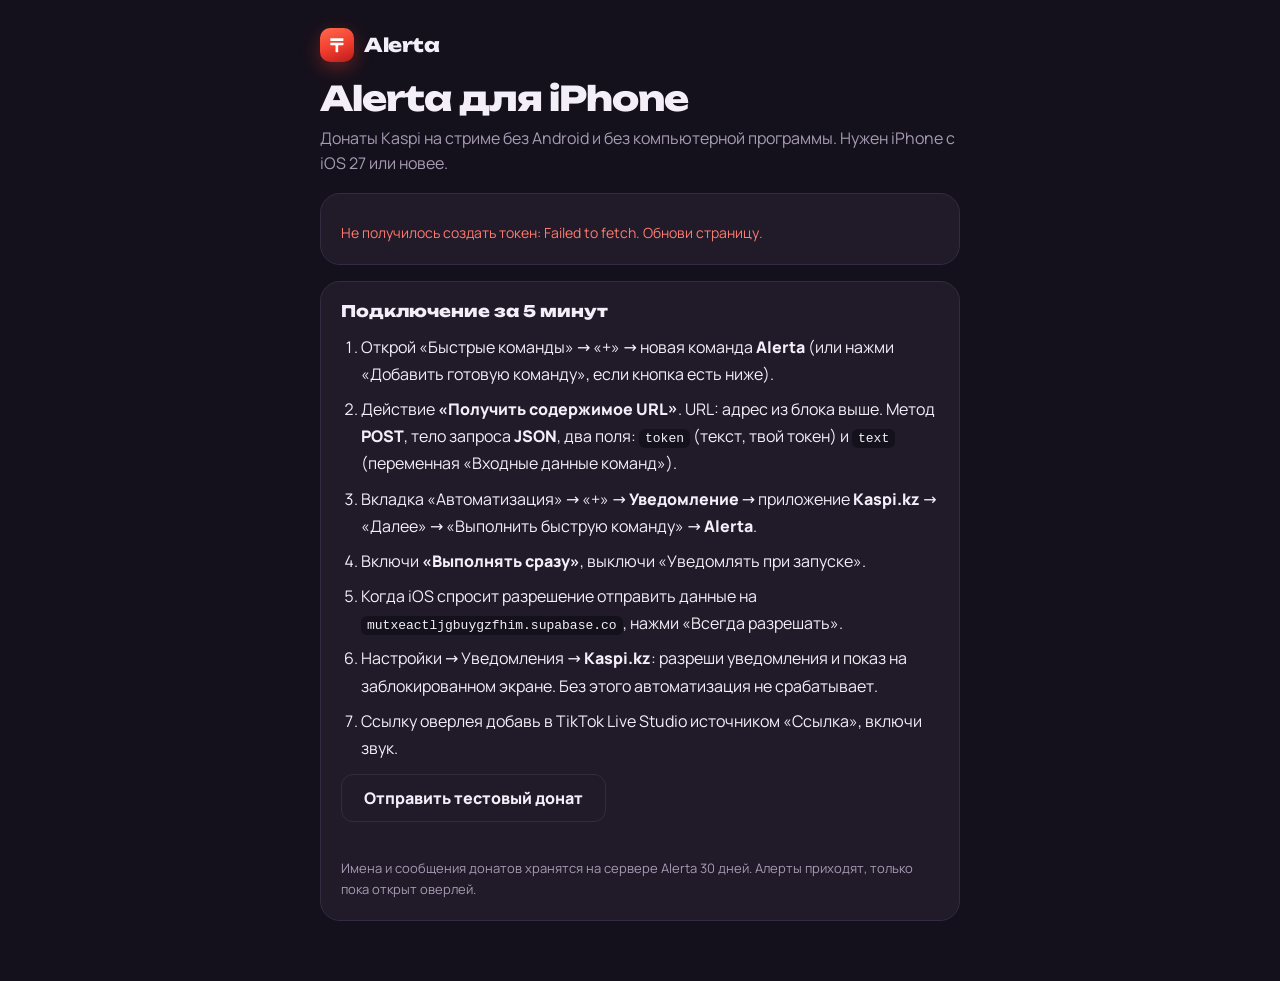
==== ios/index.html @ 17d81634 "iPhone" ====
<!doctype html>
<html lang="ru"><head><meta charset="utf-8"><meta name="viewport" content="width=device-width,initial-scale=1">
<title>Alerta для iPhone</title>
<link rel="icon" href="../assets/icon.svg"><link rel="stylesheet" href="../assets/site.css">
<style>
.page{width:min(640px,100% - 32px);margin:0 auto;padding:28px 0 60px}
.card{background:var(--surface);border:1px solid var(--line);border-radius:20px;padding:20px;margin-top:16px}
h1{font:800 clamp(26px,6vw,34px)/1.1 var(--display);margin:18px 0 8px;letter-spacing:-.03em}
h2{font:800 16px/1.2 var(--display);margin:0 0 12px}
.lbl{color:var(--muted);font-weight:700;font-size:13px;margin-bottom:6px}
.val{display:flex;gap:8px}.val input{flex:1;min-width:0;background:var(--night);border:1px solid var(--line);border-radius:12px;color:var(--text);padding:13px;font:600 14px ui-monospace,Consolas,monospace}
.warn{margin-top:10px;padding:12px 14px;border-radius:12px;background:rgba(245,197,66,.1);border:1px solid rgba(245,197,66,.35);font-size:14px}
ol{padding-left:20px;margin:0;line-height:1.7} li{margin-bottom:8px} code{background:var(--night);padding:2px 6px;border-radius:6px;font-size:13px;overflow-wrap:anywhere}
.row{display:flex;gap:8px;flex-wrap:wrap;margin-top:12px}.err{color:#ff7b70;font-size:14px;margin-top:8px;min-height:18px}
.small{color:var(--muted);font-size:13px;margin-top:10px}
</style></head><body>
<div class="page">
  <a class="logo" href="../"><span class="tile"><svg viewBox="0 0 24 24" fill="#fff"><rect x="4" y="4" width="16" height="3.2" rx=".6"/><rect x="4" y="9.4" width="16" height="3.2" rx=".6"/><rect x="10.4" y="12" width="3.2" height="9" rx=".6"/></svg></span>Alerta</a>
  <h1>Alerta для iPhone</h1>
  <div style="color:var(--muted)">Донаты Kaspi на стриме без Android и без компьютерной программы. Нужен iPhone с iOS 27 или новее.</div>

  <div class="card" id="mine"><div class="small">Создаю твой токен…</div></div>

  <div class="card">
    <h2>Подключение за 5 минут</h2>
    <ol>
      <li>Открой «Быстрые команды» → «+» → новая команда <b>Alerta</b> (или нажми «Добавить готовую команду», если кнопка есть ниже).</li>
      <li>Действие <b>«Получить содержимое URL»</b>. URL: адрес из блока выше. Метод <b>POST</b>, тело запроса <b>JSON</b>, два поля: <code>token</code> (текст, твой токен) и <code>text</code> (переменная «Входные данные команд»).</li>
      <li>Вкладка «Автоматизация» → «+» → <b>Уведомление</b> → приложение <b>Kaspi.kz</b> → «Далее» → «Выполнить быструю команду» → <b>Alerta</b>.</li>
      <li>Включи <b>«Выполнять сразу»</b>, выключи «Уведомлять при запуске».</li>
      <li>Когда iOS спросит разрешение отправить данные на <code>mutxeactljgbuygzfhim.supabase.co</code>, нажми «Всегда разрешать».</li>
      <li>Настройки → Уведомления → <b>Kaspi.kz</b>: разреши уведомления и показ на заблокированном экране. Без этого автоматизация не срабатывает.</li>
      <li>Ссылку оверлея добавь в TikTok Live Studio источником «Ссылка», включи звук.</li>
    </ol>
    <div class="row" id="scRow" style="display:none"><a class="btn btn-red" id="sc" href="#">Добавить готовую команду</a></div>
    <div class="row"><button class="btn btn-ghost" id="test">Отправить тестовый донат</button></div>
    <div class="err" id="testRes"></div>
    <div class="small">Имена и сообщения донатов хранятся на сервере Alerta 30 дней. Алерты приходят, только пока открыт оверлей.</div>
  </div>
</div>

<script>
const FN = 'https://mutxeactljgbuygzfhim.supabase.co/functions/v1';
const SHORTCUT_URL = '';   // вставь iCloud-ссылку на команду, кнопка появится сама
const LS = 'alerta_ios';
const $ = id => document.getElementById(id);
const call = (fn, body) => fetch(`${FN}/${fn}`, { method: 'POST', headers: { 'Content-Type': 'application/json' }, body: JSON.stringify(body || {}) })
  .then(async r => { const j = await r.json().catch(() => ({})); if (!r.ok) throw new Error(j.message || j.error || 'ошибка ' + r.status); return j; });
const ovl = k => new URL('../o/?k=' + k, location.href).href;
const esc = s => String(s).replace(/[&<>"]/g, c => ({ '&': '&amp;', '<': '&lt;', '>': '&gt;', '"': '&quot;' }[c]));
let me = null; try { me = JSON.parse(localStorage.getItem(LS) || 'null'); } catch (_) {}

window.copy = (id, b) => {
  const el = $(id); el.select(); el.setSelectionRange(0, 99999);
  (navigator.clipboard ? navigator.clipboard.writeText(el.value) : Promise.reject()).catch(() => document.execCommand('copy'));
  const o = b.textContent; b.textContent = 'Скопировано'; setTimeout(() => b.textContent = o, 1500);
};

function render() {
  $('mine').innerHTML = `
    <h2>Твои данные</h2>
    <div class="lbl">Секретный токен (вставляется в команду на iPhone)</div>
    <div class="val"><input id="t1" readonly value="${esc(me.ingest_token)}"><button class="btn btn-red" onclick="copy('t1',this)">Копировать</button></div>
    <div class="warn"><b>Сохрани токен в заметки.</b> Если потеряешь, восстановить его нельзя. Не показывай токен никому: с ним можно слать алерты на твой стрим. Открывай эту страницу на том же устройстве, иначе получишь новый токен.</div>
    <div class="lbl" style="margin-top:16px">Адрес для команды</div>
    <div class="val"><input id="t2" readonly value="${FN}/smart-worker"><button class="btn btn-ghost" onclick="copy('t2',this)">Копировать</button></div>
    <div class="lbl" style="margin-top:16px">Ссылка оверлея для TikTok Live Studio</div>
    <div class="val"><input id="t3" readonly value="${esc(ovl(me.overlay_key))}"><button class="btn btn-ghost" onclick="copy('t3',this)">Копировать</button></div>
    <div class="lbl" style="margin-top:16px">Уже есть токен? Восстановить</div>
    <div class="val"><input id="rt" placeholder="ak_…"><button class="btn btn-ghost" id="rb">Восстановить</button></div>
    <div class="err" id="rerr"></div>`;
  $('rb').onclick = async () => {
    $('rerr').textContent = '';
    try { me = await call('new-streamer', { ingest_token: $('rt').value.trim() }); localStorage.setItem(LS, JSON.stringify(me)); render(); }
    catch (e) { $('rerr').textContent = e.message === 'not_found' ? 'Такого токена нет' : e.message === 'bad_token' ? 'Токен выглядит неправильно' : e.message; }
  };
}
(async () => {
  try { if (!me) { me = await call('new-streamer'); localStorage.setItem(LS, JSON.stringify(me)); } render(); }
  catch (e) { $('mine').innerHTML = `<div class="err">Не получилось создать токен: ${esc(e.message)}. Обнови страницу.</div>`; }
})();

$('test').onclick = async () => {
  if (!me) return;
  $('testRes').style.color = ''; $('testRes').textContent = 'Отправляю…';
  try {
    const amt = 1000 + Math.floor(Math.random() * 900);
    const r = await call('smart-worker', { token: me.ingest_token, text: `Kaspi Gold Пополнение: ${amt} ₸ Тест Т.` });
    $('testRes').textContent = r.skipped ? 'Пропущено: ' + r.skipped
      : r.overlay ? 'Отправлено. Алерт должен появиться в оверлее.' : 'Донат записан, но оверлей его не получил. Проверь Realtime в Supabase.';
  } catch (e) { $('testRes').style.color = '#ff7b70'; $('testRes').textContent = 'Ошибка: ' + e.message; }
};
if (SHORTCUT_URL) { $('sc').href = SHORTCUT_URL; $('scRow').style.display = 'flex'; }
</script></body></html>
---- assets/site.css ----
@import url("fonts/fonts.css");
:root {
  --night: #15111c; --surface: #201a29; --surface2: #2a2234; --line: #342b40;
  --text: #f3eef7; --muted: #a69bb3; --red: #ef3b2d; --red2: #c9271c; --gold: #f5c542; --ok: #4ade80;
  --display: "Unbounded", "Manrope", system-ui, sans-serif; --body: "Manrope", system-ui, -apple-system, "Segoe UI", sans-serif;
  --r: 14px;
}
* { box-sizing: border-box; }
html { -webkit-text-size-adjust: 100%; }
body { margin: 0; background: var(--night); color: var(--text); font: 500 16px/1.6 var(--body); -webkit-font-smoothing: antialiased; }
a { color: inherit; }
img, video { max-width: 100%; display: block; }
:focus-visible { outline: 2px solid var(--gold); outline-offset: 3px; border-radius: 6px; }
.wrap { width: min(1160px, 100% - 40px); margin: 0 auto; }

.logo { display: inline-flex; align-items: center; gap: 10px; font: 800 19px/1 var(--display); letter-spacing: -.02em; text-decoration: none; }
.tile { width: 34px; height: 34px; border-radius: 10px; flex: none; display: grid; place-items: center;
  background: linear-gradient(160deg, #ff6a4d, var(--red) 55%, #b91c1c); box-shadow: 0 6px 18px rgba(239,59,45,.35); }
.tile svg { width: 58%; height: 58%; }

.btn { display: inline-flex; align-items: center; gap: 10px; padding: 15px 22px; border-radius: 12px; font: 800 16px/1 var(--body);
  text-decoration: none; border: 1px solid transparent; cursor: pointer; transition: transform .15s, background .15s, border-color .15s; }
.btn:active { transform: translateY(1px); }
.btn svg { width: 20px; height: 20px; flex: none; }
.btn-red { background: var(--red); color: #fff; box-shadow: 0 10px 30px -8px rgba(239,59,45,.6); }
.btn-red:hover { background: #ff4a3b; }
.btn-ghost { background: transparent; color: var(--text); border-color: var(--line); }
.btn-ghost:hover { border-color: var(--muted); }
.money { color: var(--gold); font-variant-numeric: tabular-nums; }
@media (prefers-reduced-motion: reduce) { *, *::before, *::after { animation: none !important; transition: none !important; } }
.faq p a { color: inherit; text-decoration: underline; text-underline-offset: 3px; }
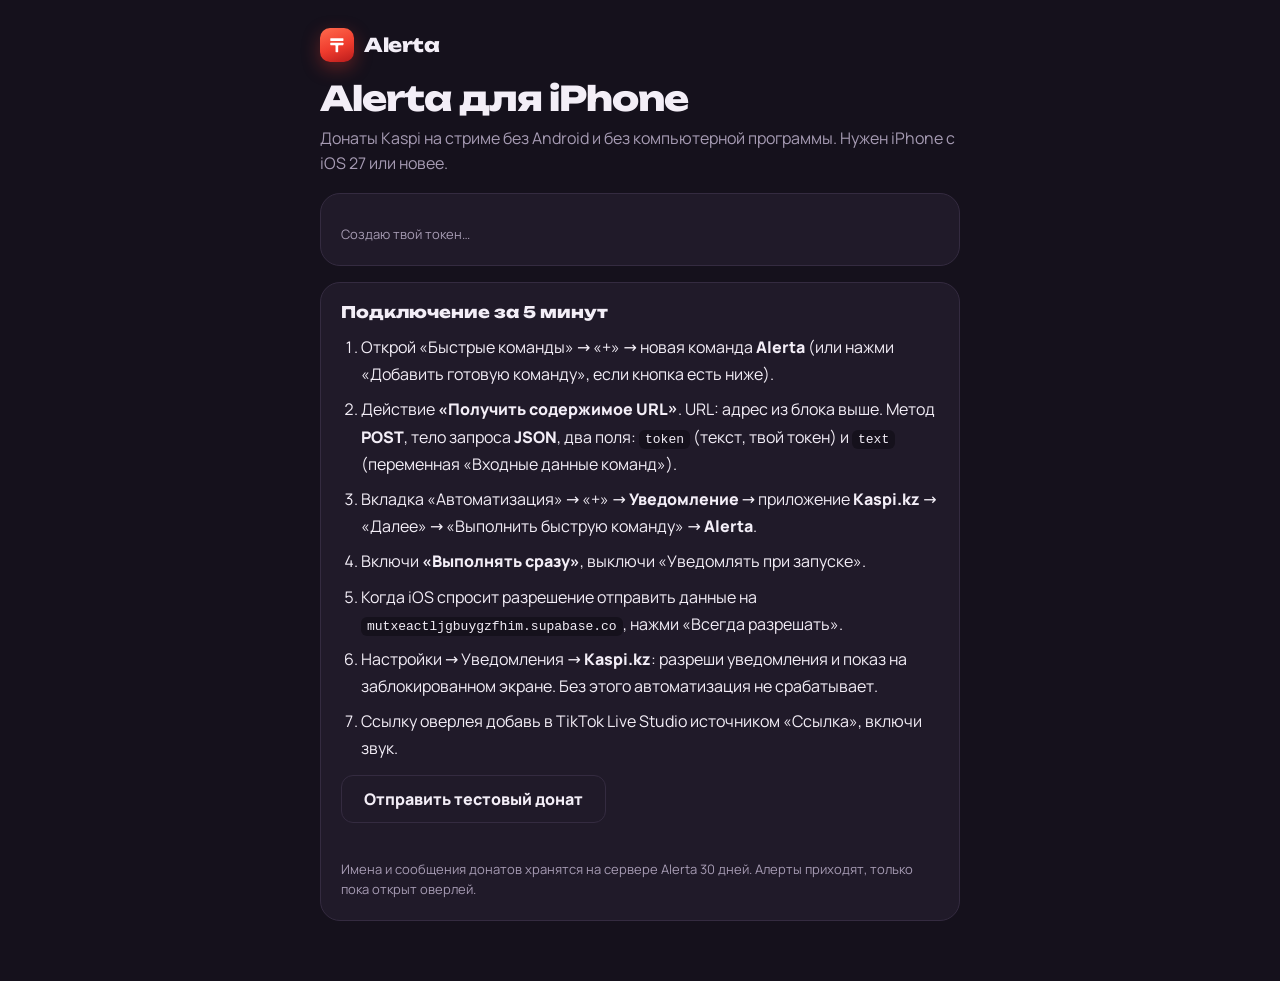
==== commit 57ef1fcb: "comanda" ====
--- a/ios/index.html
+++ b/ios/index.html
@@ -41,7 +41,7 @@
 
 <script>
 const FN = 'https://mutxeactljgbuygzfhim.supabase.co/functions/v1';
-const SHORTCUT_URL = '';   // вставь iCloud-ссылку на команду, кнопка появится сама
+const https://www.icloud.com/shortcuts/a0a1be1e4c3b49a692a99e58f70cd674 = '';   // вставь iCloud-ссылку на команду, кнопка появится сама
 const LS = 'alerta_ios';
 const $ = id => document.getElementById(id);
 const call = (fn, body) => fetch(`${FN}/${fn}`, { method: 'POST', headers: { 'Content-Type': 'application/json' }, body: JSON.stringify(body || {}) })
@@ -71,12 +71,12 @@
     <div class="err" id="rerr"></div>`;
   $('rb').onclick = async () => {
     $('rerr').textContent = '';
-    try { me = await call('new-streamer', { ingest_token: $('rt').value.trim() }); localStorage.setItem(LS, JSON.stringify(me)); render(); }
+    try { me = await call('dynamic-function', { ingest_token: $('rt').value.trim() }); localStorage.setItem(LS, JSON.stringify(me)); render(); }
     catch (e) { $('rerr').textContent = e.message === 'not_found' ? 'Такого токена нет' : e.message === 'bad_token' ? 'Токен выглядит неправильно' : e.message; }
   };
 }
 (async () => {
-  try { if (!me) { me = await call('new-streamer'); localStorage.setItem(LS, JSON.stringify(me)); } render(); }
+  try { if (!me) { me = await call('dynamic-function'); localStorage.setItem(LS, JSON.stringify(me)); } render(); }
   catch (e) { $('mine').innerHTML = `<div class="err">Не получилось создать токен: ${esc(e.message)}. Обнови страницу.</div>`; }
 })();
 
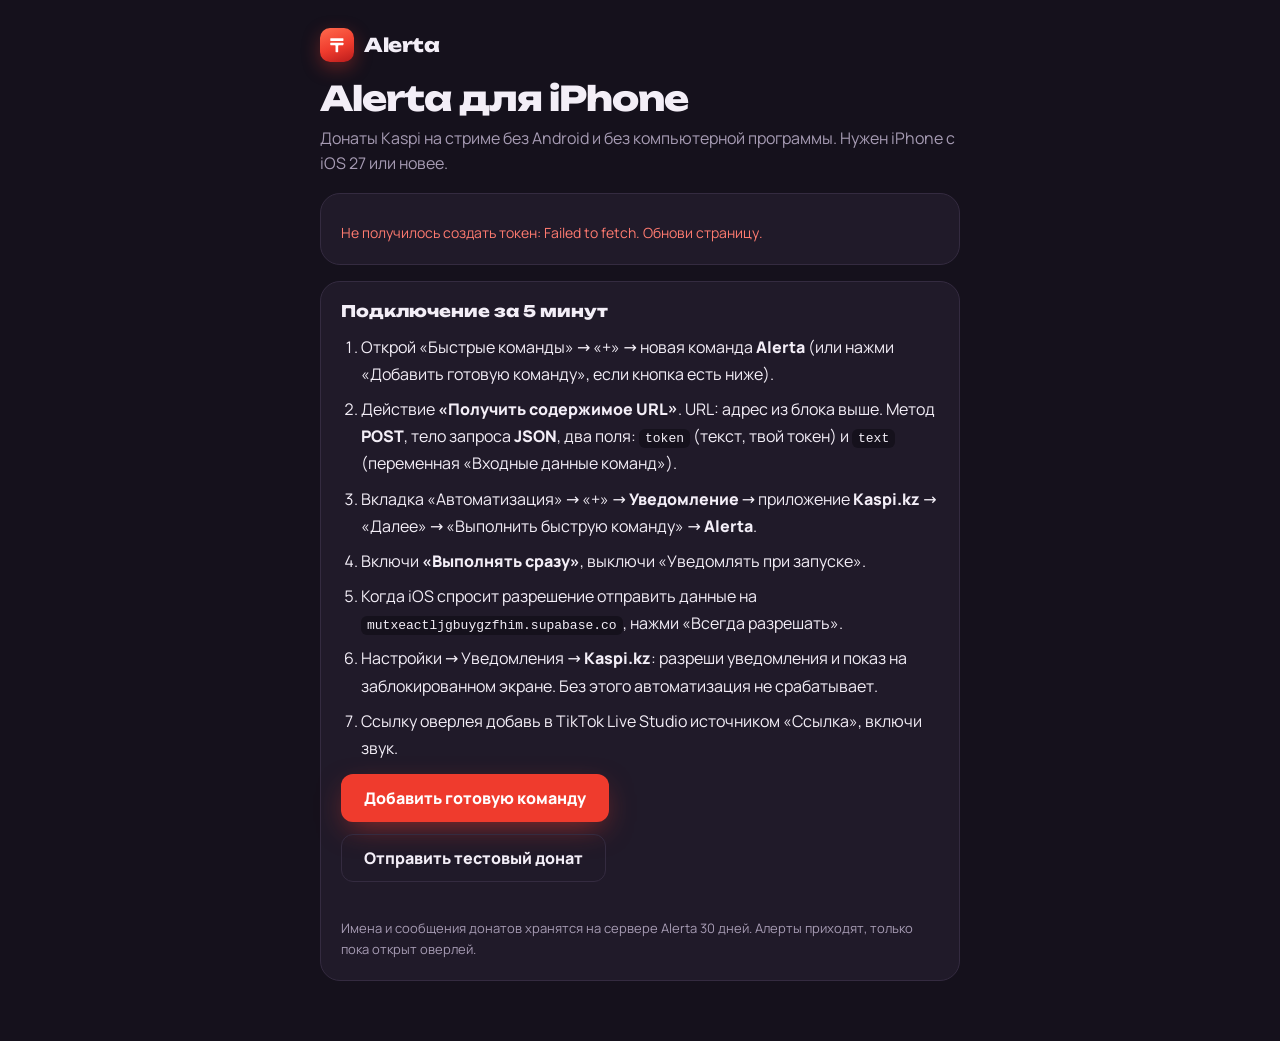
==== commit c3a729bc: "fix: iOS shortcut link" ====
--- a/ios/index.html
+++ b/ios/index.html
@@ -41,7 +41,7 @@
 
 <script>
 const FN = 'https://mutxeactljgbuygzfhim.supabase.co/functions/v1';
-const https://www.icloud.com/shortcuts/a0a1be1e4c3b49a692a99e58f70cd674 = '';   // вставь iCloud-ссылку на команду, кнопка появится сама
+const SHORTCUT_URL = 'https://www.icloud.com/shortcuts/a0a1be1e4c3b49a692a99e58f70cd674';   // iCloud-ссылка на команду, кнопка появляется сама
 const LS = 'alerta_ios';
 const $ = id => document.getElementById(id);
 const call = (fn, body) => fetch(`${FN}/${fn}`, { method: 'POST', headers: { 'Content-Type': 'application/json' }, body: JSON.stringify(body || {}) })
